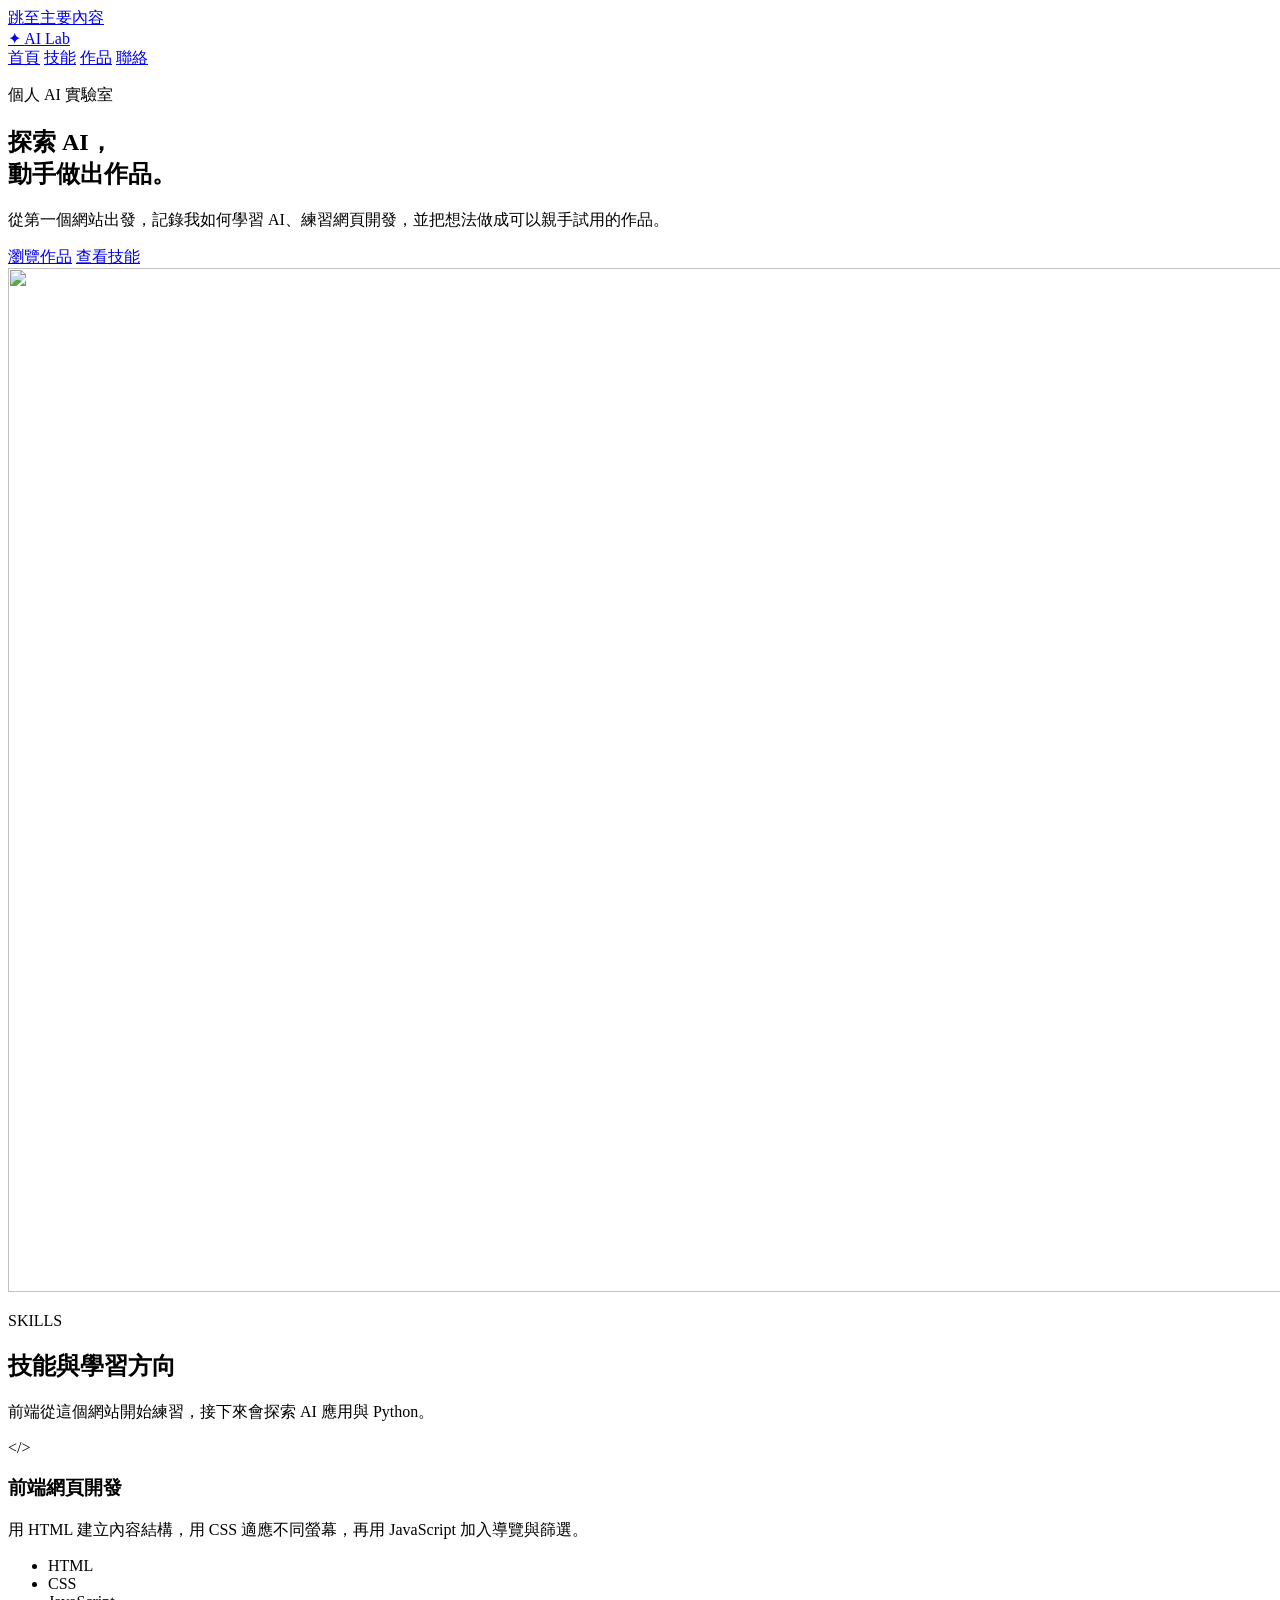
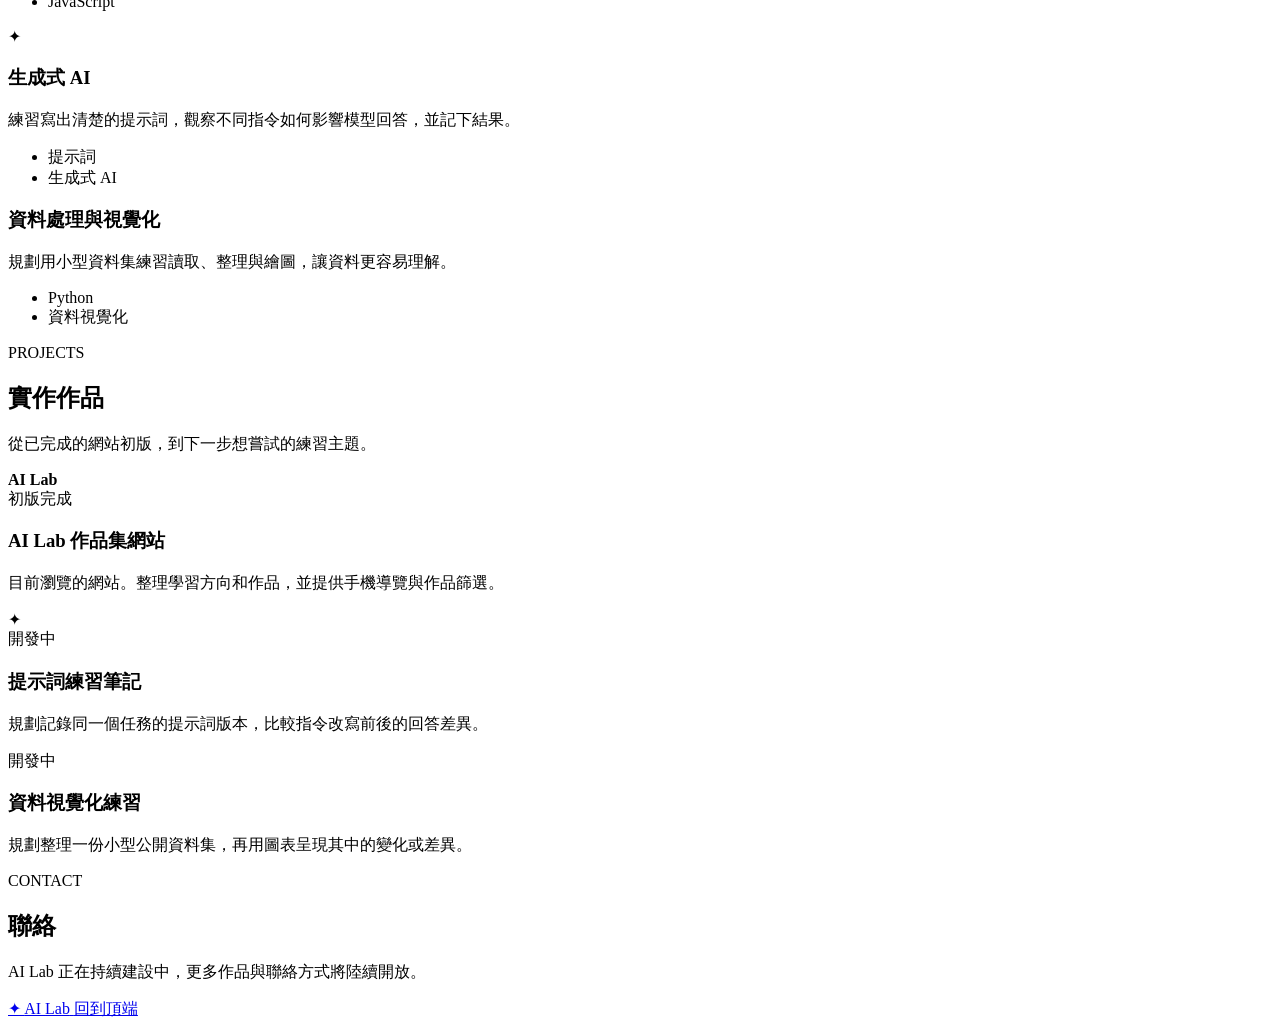
==== index.html @ bd85c84e "Add AI Lab website files" ====
<!doctype html>
<html lang="zh-Hant">
<head>
  <meta charset="utf-8">
  <meta name="viewport" content="width=device-width, initial-scale=1">
  <meta name="theme-color" content="#0a0c15">
  <meta name="description" content="AI Lab 是一個記錄 AI 學習、網頁開發與實作作品的個人網站。">
  <title>AI Lab｜個人 AI 實驗室</title>
  <link rel="stylesheet" href="./assets/styles.css">
  <script src="./assets/main.js" defer></script>
</head>
<body>
  <a class="skip-link" href="#main">跳至主要內容</a>

  <header class="site-header">
    <div class="container header-inner">
      <a class="brand" href="#home" aria-label="AI Lab 首頁">
        <span class="brand-mark" aria-hidden="true">✦</span>
        <span>AI <span class="brand-accent">Lab</span></span>
      </a>

      <button class="menu-toggle" type="button" aria-expanded="false" aria-controls="site-nav" hidden>
        <span class="menu-icon" aria-hidden="true"></span>
        選單
      </button>
      <nav class="site-nav" id="site-nav" aria-label="主導覽">
        <a href="#home" aria-current="location">首頁</a>
        <a href="#skills">技能</a>
        <a href="#projects">作品</a>
        <a href="#contact">聯絡</a>
      </nav>
    </div>
  </header>

  <main id="main" tabindex="-1">
    <section class="hero" id="home" aria-labelledby="home-title" tabindex="-1">
      <div class="container hero-inner">
        <div class="hero-copy">
          <p class="eyebrow hero-label">個人 AI 實驗室</p>
          <h1 id="home-title">探索 AI，<br><span>動手做出作品。</span></h1>
          <p class="hero-intro">從第一個網站出發，記錄我如何學習 AI、練習網頁開發，並把想法做成可以親手試用的作品。</p>
          <div class="hero-actions">
            <a class="button button-primary" href="#projects">瀏覽作品</a>
            <a class="button button-secondary" href="#skills">查看技能</a>
          </div>
        </div>
        <div class="hero-visual" aria-hidden="true">
          <img src="./assets/particle-torus.jpg" width="1536" height="1024" alt="" fetchpriority="high">
        </div>
      </div>
    </section>

    <section class="section skills-section" id="skills" aria-labelledby="skills-title" tabindex="-1">
      <div class="container">
        <header class="section-heading">
          <p class="eyebrow" lang="en">SKILLS</p>
          <h2 id="skills-title">技能與學習方向</h2>
          <p>前端從這個網站開始練習，接下來會探索 AI 應用與 Python。</p>
        </header>
        <div class="card-grid">
          <article class="skill-card">
            <span class="skill-icon skill-icon-blue" aria-hidden="true">&lt;/&gt;</span>
            <h3>前端網頁開發</h3>
            <p>用 HTML 建立內容結構，用 CSS 適應不同螢幕，再用 JavaScript 加入導覽與篩選。</p>
            <ul class="tags" aria-label="使用技術">
              <li>HTML</li><li>CSS</li><li>JavaScript</li>
            </ul>
          </article>
          <article class="skill-card">
            <span class="skill-icon skill-icon-purple" aria-hidden="true">✦</span>
            <h3>生成式 AI</h3>
            <p>練習寫出清楚的提示詞，觀察不同指令如何影響模型回答，並記下結果。</p>
            <ul class="tags" aria-label="學習主題">
              <li>提示詞</li><li>生成式 AI</li>
            </ul>
          </article>
          <article class="skill-card">
            <span class="skill-icon skill-icon-teal" aria-hidden="true"><span class="chart-icon"></span></span>
            <h3>資料處理與視覺化</h3>
            <p>規劃用小型資料集練習讀取、整理與繪圖，讓資料更容易理解。</p>
            <ul class="tags" aria-label="學習主題">
              <li>Python</li><li>資料視覺化</li>
            </ul>
          </article>
        </div>
      </div>
    </section>

    <section class="section projects-section" id="projects" aria-labelledby="projects-title" tabindex="-1">
      <div class="container">
        <div class="projects-heading">
          <header class="section-heading">
            <p class="eyebrow" lang="en">PROJECTS</p>
            <h2 id="projects-title">實作作品</h2>
            <p>從已完成的網站初版，到下一步想嘗試的練習主題。</p>
          </header>
          <div class="filters" role="group" aria-label="依作品狀態篩選" hidden>
            <button type="button" data-filter="all" aria-pressed="true">全部</button>
            <button type="button" data-filter="complete" aria-pressed="false">已完成</button>
            <button type="button" data-filter="in-progress" aria-pressed="false">開發中</button>
          </div>
        </div>

        <p class="visually-hidden" role="status" id="filter-result"></p>
        <div class="card-grid" id="project-grid">
          <article class="project-card" data-status="complete">
            <div class="project-art project-art-site" aria-hidden="true">
              <div class="site-mini">
                <div class="site-mini-copy"><strong>AI Lab</strong><i></i><i></i><i></i></div>
              </div>
            </div>
            <div class="project-body">
              <span class="status status-complete">初版完成</span>
              <h3>AI Lab 作品集網站</h3>
              <p>目前瀏覽的網站。整理學習方向和作品，並提供手機導覽與作品篩選。</p>
            </div>
          </article>
          <article class="project-card" data-status="in-progress">
            <div class="project-art project-art-prompt" aria-hidden="true">
              <div class="prompt-mini">
                <span class="prompt-mini-mark">✦</span>
                <div><i></i><i></i><i></i></div>
              </div>
            </div>
            <div class="project-body">
              <span class="status status-progress">開發中</span>
              <h3>提示詞練習筆記</h3>
              <p>規劃記錄同一個任務的提示詞版本，比較指令改寫前後的回答差異。</p>
            </div>
          </article>
          <article class="project-card" data-status="in-progress">
            <div class="project-art project-art-data" aria-hidden="true">
              <div class="data-mini"><i></i><i></i><i></i><i></i><i></i></div>
            </div>
            <div class="project-body">
              <span class="status status-progress">開發中</span>
              <h3>資料視覺化練習</h3>
              <p>規劃整理一份小型公開資料集，再用圖表呈現其中的變化或差異。</p>
            </div>
          </article>
        </div>
      </div>
    </section>

    <section class="section contact-section" id="contact" aria-labelledby="contact-title" tabindex="-1">
      <div class="container">
        <div class="contact-panel">
          <span class="contact-icon" aria-hidden="true"><span class="envelope-icon"></span></span>
          <div>
            <p class="eyebrow" lang="en">CONTACT</p>
            <h2 id="contact-title">聯絡</h2>
            <p>AI Lab 正在持續建設中，更多作品與聯絡方式將陸續開放。</p>
          </div>
        </div>
      </div>
    </section>
  </main>

  <footer class="site-footer">
    <div class="container footer-inner">
      <a class="brand" href="#home" aria-label="AI Lab，回到首頁">
        <span class="brand-mark" aria-hidden="true">✦</span>
        <span>AI <span class="brand-accent">Lab</span></span>
      </a>
      <a class="footer-link" href="#home">回到頂端</a>
    </div>
  </footer>
</body>
</html>
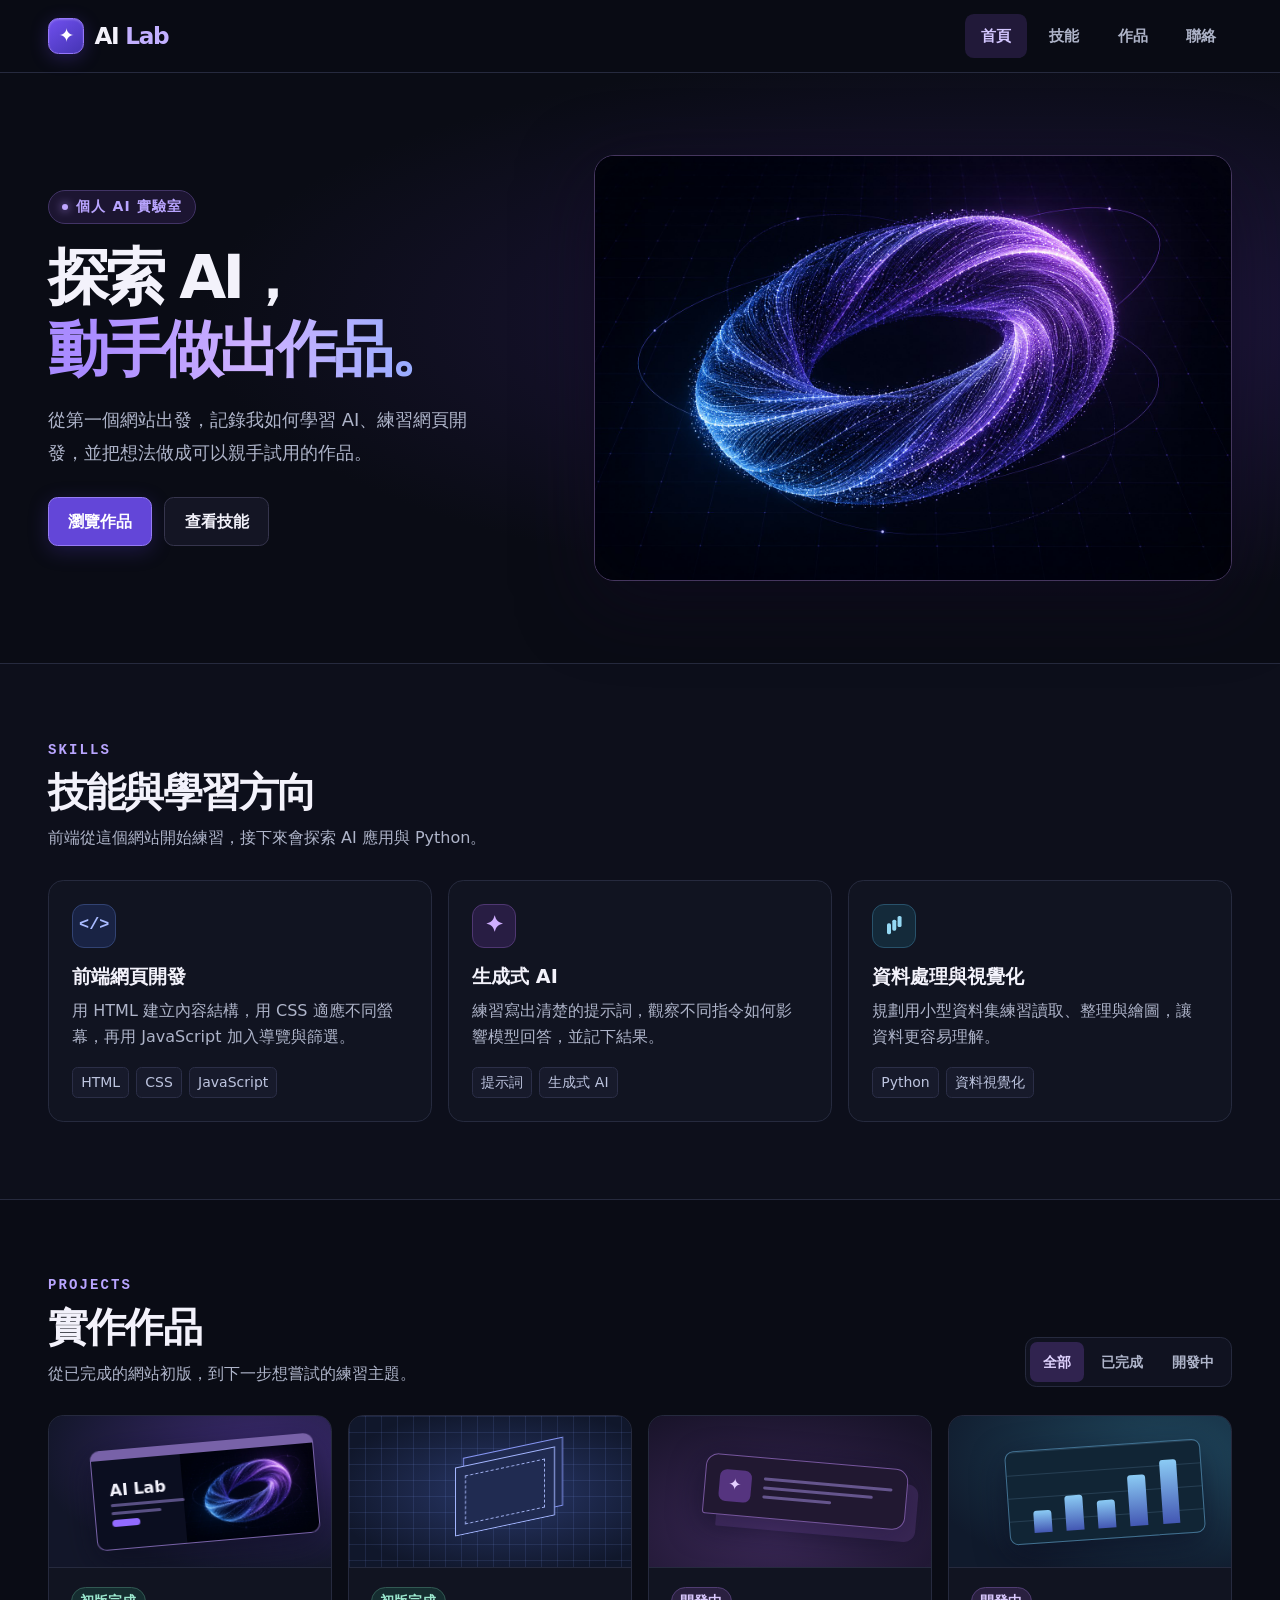
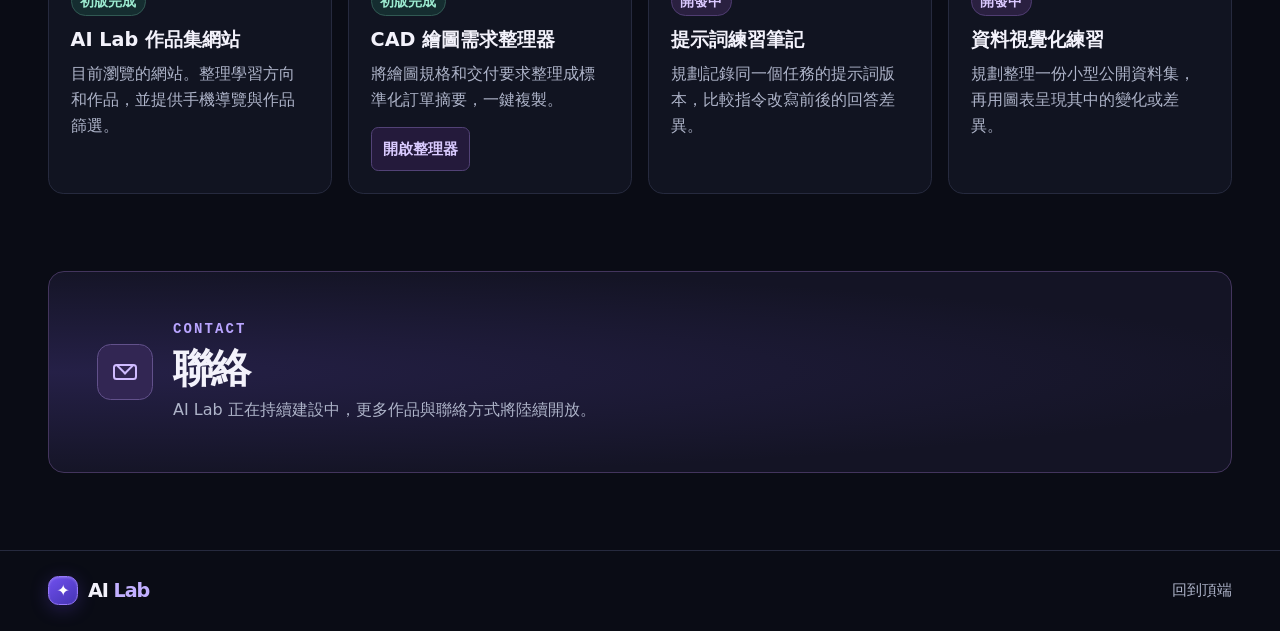
==== commit cba17741: "Publish CAD request organizer in AI Lab" ====
--- a/index.html
+++ b/index.html
@@ -102,7 +102,7 @@
         </div>
 
         <p class="visually-hidden" role="status" id="filter-result"></p>
-        <div class="card-grid" id="project-grid">
+        <div class="card-grid projects-grid" id="project-grid">
           <article class="project-card" data-status="complete">
             <div class="project-art project-art-site" aria-hidden="true">
               <div class="site-mini">
@@ -113,6 +113,17 @@
               <span class="status status-complete">初版完成</span>
               <h3>AI Lab 作品集網站</h3>
               <p>目前瀏覽的網站。整理學習方向和作品，並提供手機導覽與作品篩選。</p>
+            </div>
+          </article>
+          <article class="project-card" data-status="complete">
+            <div class="project-art project-art-cad" aria-hidden="true">
+              <div class="cad-mini"></div>
+            </div>
+            <div class="project-body">
+              <span class="status status-complete">初版完成</span>
+              <h3>CAD 繪圖需求整理器</h3>
+              <p>將繪圖規格和交付要求整理成標準化訂單摘要，一鍵複製。</p>
+              <a class="project-link" href="./cad-request/index.html">開啟整理器</a>
             </div>
           </article>
           <article class="project-card" data-status="in-progress">
--- a/assets/styles.css
+++ b/assets/styles.css
@@ -0,0 +1,658 @@
+/* Theme and shared layout */
+:root {
+  color-scheme: dark;
+  --page: #0a0c15;
+  --panel: #111421;
+  --text: #f3f2fb;
+  --muted: #aeb4c9;
+  --accent: #b9a5ff;
+  --border: #262a3e;
+  --font-body: "Noto Sans TC", "Microsoft JhengHei", system-ui, sans-serif;
+  --font-mono: "Cascadia Mono", "SFMono-Regular", Consolas, monospace;
+}
+
+*, *::before, *::after { box-sizing: border-box; }
+[hidden] { display: none !important; }
+
+html { scroll-behavior: smooth; }
+
+body {
+  margin: 0;
+  background: var(--page);
+  color: var(--text);
+  font-family: var(--font-body);
+  line-height: 1.65;
+}
+
+h1, h2, h3, p { margin: 0; }
+a { color: inherit; text-decoration: none; }
+button { font: inherit; }
+button:not(:disabled) { cursor: pointer; }
+img { display: block; max-width: 100%; }
+main, section { scroll-margin-top: 5rem; }
+:focus-visible { outline: 2px solid var(--accent); outline-offset: 4px; }
+
+.container {
+  width: min(74rem, calc(100% - 5rem));
+  margin-inline: auto;
+}
+
+.visually-hidden,
+.skip-link:not(:focus) {
+  position: absolute;
+  width: 1px;
+  height: 1px;
+  padding: 0;
+  overflow: hidden;
+  clip-path: inset(50%);
+  white-space: nowrap;
+}
+
+.skip-link:focus {
+  position: fixed;
+  z-index: 10;
+  top: .75rem;
+  left: .75rem;
+  padding: .75rem 1rem;
+  border-radius: .5rem;
+  background: var(--panel);
+}
+
+/* Header and navigation */
+.site-header {
+  position: sticky;
+  z-index: 5;
+  top: 0;
+  border-bottom: 1px solid var(--border);
+  background: rgb(10 12 21 / 94%);
+  backdrop-filter: blur(12px);
+}
+
+.header-inner,
+.footer-inner {
+  display: flex;
+  align-items: center;
+  justify-content: space-between;
+}
+
+.header-inner { min-height: 4.5rem; }
+
+.brand {
+  display: inline-flex;
+  flex-shrink: 0;
+  align-items: center;
+  gap: .65rem;
+  width: fit-content;
+  font: 750 1.45rem/1 system-ui, sans-serif;
+  letter-spacing: -.055em;
+}
+
+.brand-mark {
+  display: grid;
+  width: 2.25rem;
+  height: 2.25rem;
+  place-items: center;
+  border: 1px solid #9677fc;
+  border-radius: .65rem;
+  background: linear-gradient(145deg, #7050ee, #4534b4);
+  color: white;
+  box-shadow: 0 4px 18px #6c49f344, inset 0 1px 2px #ffffff35;
+  font-size: 1.2rem;
+}
+
+.brand-accent { color: #c2b0ff; }
+.site-nav { display: flex; align-items: center; gap: .4rem; }
+
+.site-nav a {
+  padding: .6rem 1rem;
+  border-radius: .55rem;
+  color: var(--muted);
+  font-size: .9375rem;
+  font-weight: 650;
+  transition: background-color .2s, color .2s;
+}
+
+.site-nav a:hover { color: var(--text); background: #191c2d; }
+.site-nav a[aria-current] { color: #d3c6ff; background: #211939; }
+.menu-toggle { display: none; }
+
+/* Home */
+.hero {
+  border-bottom: 1px solid var(--border);
+  background: radial-gradient(ellipse at 80% 42%, #201740 0%, transparent 57%);
+}
+
+.hero-inner {
+  display: grid;
+  grid-template-columns: minmax(0, .86fr) minmax(0, 1.14fr);
+  align-items: center;
+  gap: clamp(2rem, 5vw, 4.5rem);
+  padding-block: clamp(3.5rem, 6.4vw, 6.25rem);
+}
+
+.hero-copy { animation: appear .6s ease-out both; }
+
+.eyebrow {
+  color: var(--accent);
+  font: 650 .875rem/1.4 var(--font-mono);
+  letter-spacing: .15em;
+}
+
+.hero-label {
+  display: inline-flex;
+  align-items: center;
+  gap: .5rem;
+  padding: .4rem .8rem;
+  border: 1px solid #423466;
+  border-radius: 999px;
+  background: #1c1531;
+  font-family: var(--font-body);
+  letter-spacing: .08em;
+}
+
+.hero-label::before {
+  width: .4rem;
+  height: .4rem;
+  border-radius: 50%;
+  background: #bfa5ff;
+  box-shadow: 0 0 10px #b592ff;
+  content: "";
+}
+
+.hero h1 {
+  margin-block: 1.15rem;
+  font-size: clamp(2.5rem, 4.75vw, 4.5rem);
+  font-weight: 850;
+  line-height: 1.17;
+  letter-spacing: -.065em;
+}
+
+.hero h1 span {
+  color: #b69aff;
+  background: linear-gradient(95deg, #a98bff 10%, #ceb2ff 52%, #8dabff 100%);
+  background-clip: text;
+  -webkit-text-fill-color: transparent;
+}
+
+.hero-intro {
+  max-width: 25em;
+  color: var(--muted);
+  font-size: clamp(1rem, 1.4vw, 1.125rem);
+  line-height: 1.85;
+}
+
+.hero-actions {
+  display: flex;
+  flex-wrap: wrap;
+  gap: .75rem;
+  margin-top: 1.75rem;
+}
+
+.button {
+  display: inline-flex;
+  min-height: 3rem;
+  align-items: center;
+  justify-content: center;
+  padding: .65rem 1.2rem;
+  border: 1px solid transparent;
+  border-radius: .6rem;
+  font-weight: 700;
+  transition: background-color .2s, border-color .2s, transform .2s;
+}
+
+.button-primary {
+  border-color: #967cf5;
+  background: #6346d8;
+  color: #fff;
+  box-shadow: 0 5px 20px #563cc944;
+}
+
+.button-primary:hover { background: #7353ea; }
+.button-secondary { border-color: #36354d; background: #141524; }
+.button-secondary:hover { border-color: #8974c9; background: #211a35; }
+.button:hover { transform: translateY(-2px); }
+
+.hero-visual {
+  position: relative;
+  overflow: hidden;
+  border: 1px solid #45365e;
+  border-radius: 1.25rem;
+  background: #090b1a;
+  box-shadow: 0 1.25rem 4.5rem #1009219c;
+  animation: appear .7s .1s ease-out both;
+}
+
+.hero-visual img { width: 100%; height: auto; }
+
+.hero-visual::after {
+  position: absolute;
+  inset: 0;
+  border-radius: inherit;
+  box-shadow: inset 0 0 3rem #07061340;
+  pointer-events: none;
+  content: "";
+}
+
+@keyframes appear {
+  from { opacity: 0; transform: translateY(10px); }
+  to { opacity: 1; transform: translateY(0); }
+}
+
+/* Skills and projects */
+.section { padding-block: clamp(3.75rem, 6vw, 5.5rem); }
+.skills-section { background: #0d0f1b; }
+.section-heading { margin-bottom: 1.75rem; }
+
+h2 {
+  margin-block: .45rem .5rem;
+  font-size: clamp(1.8rem, 3.1vw, 2.65rem);
+  line-height: 1.25;
+  letter-spacing: -.045em;
+}
+
+.section-heading > p:last-child,
+.skill-card p,
+.project-card p,
+.contact-panel p:last-child { color: var(--muted); }
+
+.card-grid {
+  display: grid;
+  grid-template-columns: repeat(3, minmax(0, 1fr));
+  gap: 1rem;
+}
+
+.projects-grid { grid-template-columns: repeat(4, minmax(0, 1fr)); }
+
+.skill-card,
+.project-card {
+  border: 1px solid var(--border);
+  border-radius: .95rem;
+  background: var(--panel);
+  transition: border-color .2s, transform .2s;
+}
+
+.skill-card:hover,
+.project-card:hover { border-color: #584777; transform: translateY(-3px); }
+
+.skill-card {
+  display: flex;
+  flex-direction: column;
+  align-items: flex-start;
+  padding: 1.45rem;
+}
+
+.skill-icon {
+  display: grid;
+  width: 2.75rem;
+  height: 2.75rem;
+  place-items: center;
+  margin-bottom: 1rem;
+  border: 1px solid;
+  border-radius: .75rem;
+  font: 700 1.05rem/1 var(--font-mono);
+}
+
+.skill-icon-blue { color: #a9bbff; background: #192344; border-color: #324373; }
+.skill-icon-purple { color: #d0afff; background: #281d43; border-color: #4f3772; font-size: 1.4rem; }
+.skill-icon-teal { color: #95d9f4; background: #142a3a; border-color: #28526b; }
+
+.chart-icon {
+  width: .23rem;
+  height: .7rem;
+  margin-left: -.65rem;
+  border-radius: .1rem;
+  background: currentColor;
+  box-shadow: .33rem -.22rem currentColor, .66rem -.45rem currentColor;
+  transform: translateY(.2rem);
+}
+
+.skill-card h3,
+.project-card h3 {
+  margin-bottom: .45rem;
+  font-size: 1.2rem;
+  line-height: 1.4;
+}
+
+.tags {
+  display: flex;
+  flex-wrap: wrap;
+  gap: .45rem;
+  margin: auto 0 0;
+  padding: 1rem 0 0;
+  list-style: none;
+}
+
+.tags li {
+  padding: .18rem .5rem;
+  border: 1px solid #2b2e47;
+  border-radius: .35rem;
+  background: #171a2b;
+  color: #bdc4df;
+  font-size: .875rem;
+}
+
+.projects-section { border-top: 1px solid var(--border); }
+
+.projects-heading {
+  display: flex;
+  flex-wrap: wrap;
+  align-items: end;
+  justify-content: space-between;
+  gap: 1rem 2rem;
+  margin-bottom: 1.75rem;
+}
+
+.projects-heading .section-heading { margin: 0; }
+
+.filters {
+  display: inline-flex;
+  flex-wrap: wrap;
+  gap: .25rem;
+  padding: .25rem;
+  border: 1px solid var(--border);
+  border-radius: .7rem;
+  background: #101220;
+}
+
+.filters button {
+  min-height: 2.5rem;
+  padding: .3rem .8rem;
+  border: 0;
+  border-radius: .45rem;
+  background: transparent;
+  color: var(--muted);
+  font-size: .875rem;
+  font-weight: 650;
+}
+
+.filters button:hover { background: #1d1c31; color: var(--text); }
+.filters button[aria-pressed="true"] { background: #30234f; color: #e0d3ff; }
+.project-card { overflow: hidden; }
+
+/* Decorative project illustrations */
+.project-art {
+  display: grid;
+  min-height: 9.5rem;
+  aspect-ratio: 2.05;
+  place-items: center;
+  overflow: hidden;
+  border-bottom: 1px solid var(--border);
+}
+
+.project-art-site { background: radial-gradient(ellipse at 70% 25%, #3e2b74, #121629 75%); }
+
+.site-mini {
+  display: flex;
+  width: 72%;
+  max-width: 18rem;
+  min-height: 66%;
+  align-items: center;
+  padding: .9rem 1rem;
+  border: 1px solid #7862a8;
+  border-top-width: .65rem;
+  border-radius: .6rem;
+  background: #0b0e20 url("./particle-torus.jpg") no-repeat right center / auto 100%;
+  box-shadow: 0 .6rem 2rem #0a091d9c;
+  transform: rotate(-5deg);
+}
+
+.site-mini-copy {
+  display: grid;
+  width: 39%;
+  min-width: 4.5rem;
+  gap: .3rem;
+  font: 750 1rem/1.1 system-ui, sans-serif;
+}
+
+.site-mini-copy i,
+.prompt-mini i {
+  display: block;
+  height: .18rem;
+  border-radius: 999px;
+  background: #b69efb74;
+}
+
+.site-mini-copy i:nth-of-type(2) { width: 68%; }
+.site-mini-copy i:last-child { width: 38%; height: .45rem; background: #926bff; }
+
+.project-art-cad {
+  background:
+    linear-gradient(#86a2ff1e 1px, transparent 1px),
+    linear-gradient(90deg, #86a2ff1e 1px, transparent 1px),
+    radial-gradient(ellipse at center, #29386a, #10172b 80%);
+  background-size: 1rem 1rem, 1rem 1rem, auto;
+}
+
+.cad-mini {
+  position: relative;
+  width: 32%;
+  max-width: 7.25rem;
+  aspect-ratio: 1.45;
+  border: 1px solid #a3b5ff;
+  background: #202b51;
+  box-shadow: .5rem -.5rem 0 -.06rem #202b51, .5rem -.5rem 0 #899afa;
+  transform: skewY(-12deg);
+}
+
+.cad-mini::after {
+  position: absolute;
+  inset: .55rem;
+  border: 1px dashed #a2b2f2;
+  content: "";
+}
+
+.project-art-prompt { background: radial-gradient(ellipse at 40% 75%, #3b2857, #181329 85%); }
+
+.prompt-mini {
+  display: flex;
+  width: 65%;
+  max-width: 16rem;
+  align-items: center;
+  gap: .8rem;
+  padding: .85rem;
+  border: 1px solid #76569d;
+  border-radius: .8rem .8rem .8rem .2rem;
+  background: #211831;
+  box-shadow: .8rem .8rem 0 -.1rem #64408c50, 0 .6rem 2rem #0a091d9c;
+  transform: rotate(5deg);
+}
+
+.prompt-mini-mark {
+  display: grid;
+  flex: 0 0 2rem;
+  height: 2rem;
+  place-items: center;
+  border-radius: .45rem;
+  background: #55347f;
+  color: #e5d0ff;
+}
+
+.prompt-mini > div { display: grid; flex: 1; gap: .4rem; }
+.prompt-mini i:nth-child(2) { width: 85%; }
+.prompt-mini i:last-child { width: 53%; }
+.project-art-data { background: radial-gradient(ellipse at 70% 25%, #20485e, #101a2c 82%); }
+
+.data-mini {
+  display: flex;
+  width: 63%;
+  max-width: 16rem;
+  height: 62%;
+  align-items: end;
+  justify-content: space-evenly;
+  padding: .6rem;
+  border: 1px solid #427191;
+  border-radius: .55rem;
+  background: repeating-linear-gradient(to top, #112535 0 calc(25% - 1px), #263f53 calc(25% - 1px) 25%);
+  box-shadow: 0 .6rem 2rem #0a091d9c;
+  transform: rotate(-4deg);
+}
+
+.data-mini i {
+  width: 10%;
+  height: 30%;
+  border-radius: .2rem .2rem 0 0;
+  background: linear-gradient(#8bcbf4, #4357b3);
+}
+
+.data-mini i:nth-child(2) { height: 49%; }
+.data-mini i:nth-child(3) { height: 39%; }
+.data-mini i:nth-child(4) { height: 70%; }
+.data-mini i:nth-child(5) { height: 88%; }
+.project-body { padding: 1.2rem 1.35rem 1.4rem; }
+
+.project-link {
+  display: inline-flex;
+  min-height: 2.75rem;
+  align-items: center;
+  margin-top: .85rem;
+  padding: .35rem .7rem;
+  border: 1px solid #524276;
+  border-radius: .45rem;
+  background: #241a3b;
+  color: #dacbff;
+  font-size: .9375rem;
+  font-weight: 700;
+}
+
+.project-link:hover { border-color: #a58ae4; background: #34264f; }
+
+.status {
+  display: inline-block;
+  margin-bottom: .65rem;
+  padding: .12rem .55rem;
+  border: 1px solid;
+  border-radius: 999px;
+  font-size: .875rem;
+  font-weight: 650;
+}
+
+.status-complete { color: #9be9cf; background: #152d30; border-color: #315953; }
+.status-progress { color: #dbc9ff; background: #2a2040; border-color: #503d72; }
+
+/* Contact and footer */
+.contact-section { padding-top: 0; }
+
+.contact-panel {
+  display: flex;
+  align-items: center;
+  gap: 1.25rem;
+  padding: clamp(1.4rem, 4.5vw, 3rem);
+  border: 1px solid #43355d;
+  border-radius: 1rem;
+  background: radial-gradient(ellipse at 0% 50%, #252047, transparent 75%), #141425;
+}
+
+.contact-icon {
+  display: grid;
+  flex: 0 0 3.5rem;
+  height: 3.5rem;
+  place-items: center;
+  border: 1px solid #62518b;
+  border-radius: .85rem;
+  background: #322653;
+  color: #cfbbff;
+}
+
+.envelope-icon {
+  position: relative;
+  width: 1.45rem;
+  height: 1rem;
+  overflow: hidden;
+  border: 2px solid currentColor;
+  border-radius: .22rem;
+}
+
+.envelope-icon::before {
+  position: absolute;
+  inset: -.44rem auto auto 50%;
+  width: .8rem;
+  height: .8rem;
+  border: solid currentColor;
+  border-width: 0 2px 2px 0;
+  transform: translateX(-50%) rotate(45deg);
+  content: "";
+}
+
+.contact-panel h2 { margin-block: .25rem; }
+.site-footer { border-top: 1px solid var(--border); }
+.footer-inner { min-height: 5rem; gap: 1rem; }
+.footer-inner .brand { font-size: 1.2rem; }
+.footer-inner .brand-mark { width: 1.85rem; height: 1.85rem; font-size: 1rem; }
+.footer-link { color: var(--muted); font-size: .9375rem; }
+.footer-link:hover { color: var(--text); text-decoration: underline; }
+
+/* Responsive layout and motion preferences */
+@media (max-width: 1080px) {
+  .projects-grid { grid-template-columns: repeat(2, minmax(0, 1fr)); }
+}
+
+@media (max-width: 900px) {
+  .container { width: calc(100% - 3rem); }
+  .hero-inner { gap: 1.75rem; }
+  .skill-card { padding: 1.15rem; }
+  .project-body { padding-inline: 1.1rem; }
+}
+
+@media (max-width: 760px) {
+  .hero-inner { grid-template-columns: 1fr; }
+  .hero h1 { font-size: clamp(2.65rem, 8.45vw, 4.2rem); }
+  .hero-visual { max-width: 38rem; }
+  .card-grid { grid-template-columns: repeat(2, minmax(0, 1fr)); }
+}
+
+@media (max-width: 640px) {
+  .container { width: calc(100% - 2rem); }
+  .header-inner { min-height: 4rem; flex-wrap: wrap; }
+  .site-nav { flex-wrap: wrap; gap: .2rem; }
+  .site-nav a { padding: .62rem .75rem; }
+
+  .menu-toggle {
+    display: inline-flex;
+    min-height: 2.75rem;
+    align-items: center;
+    gap: .45rem;
+    padding: .35rem .75rem;
+    border: 1px solid var(--border);
+    border-radius: .55rem;
+    background: #151728;
+    color: var(--text);
+    font-size: .9rem;
+  }
+
+  .menu-icon {
+    width: .8rem;
+    height: .55rem;
+    border-block: 2px solid currentColor;
+  }
+
+  .menu-toggle:not([hidden]) + .site-nav {
+    position: absolute;
+    top: calc(100% + .35rem);
+    right: 1rem;
+    left: 1rem;
+    display: none;
+    flex-direction: column;
+    align-items: stretch;
+    padding: .4rem;
+    border: 1px solid var(--border);
+    border-radius: .75rem;
+    background: #101320;
+    box-shadow: 0 .85rem 1.75rem #0008;
+  }
+
+  .menu-toggle[aria-expanded="true"]:not([hidden]) + .site-nav { display: flex; }
+  .hero-inner { padding-block: 2.75rem; }
+  .hero h1 { letter-spacing: -.07em; }
+}
+
+@media (max-width: 530px) {
+  .card-grid { grid-template-columns: 1fr; }
+  .hero h1 { font-size: clamp(2.1rem, 9vw, 3.35rem); }
+  .hero-visual { border-radius: .95rem; }
+}
+
+@media (prefers-reduced-motion: reduce) {
+  html { scroll-behavior: auto; }
+  *, *::before, *::after { animation: none !important; transition: none !important; }
+  .button:hover, .skill-card:hover, .project-card:hover { transform: none; }
+}
